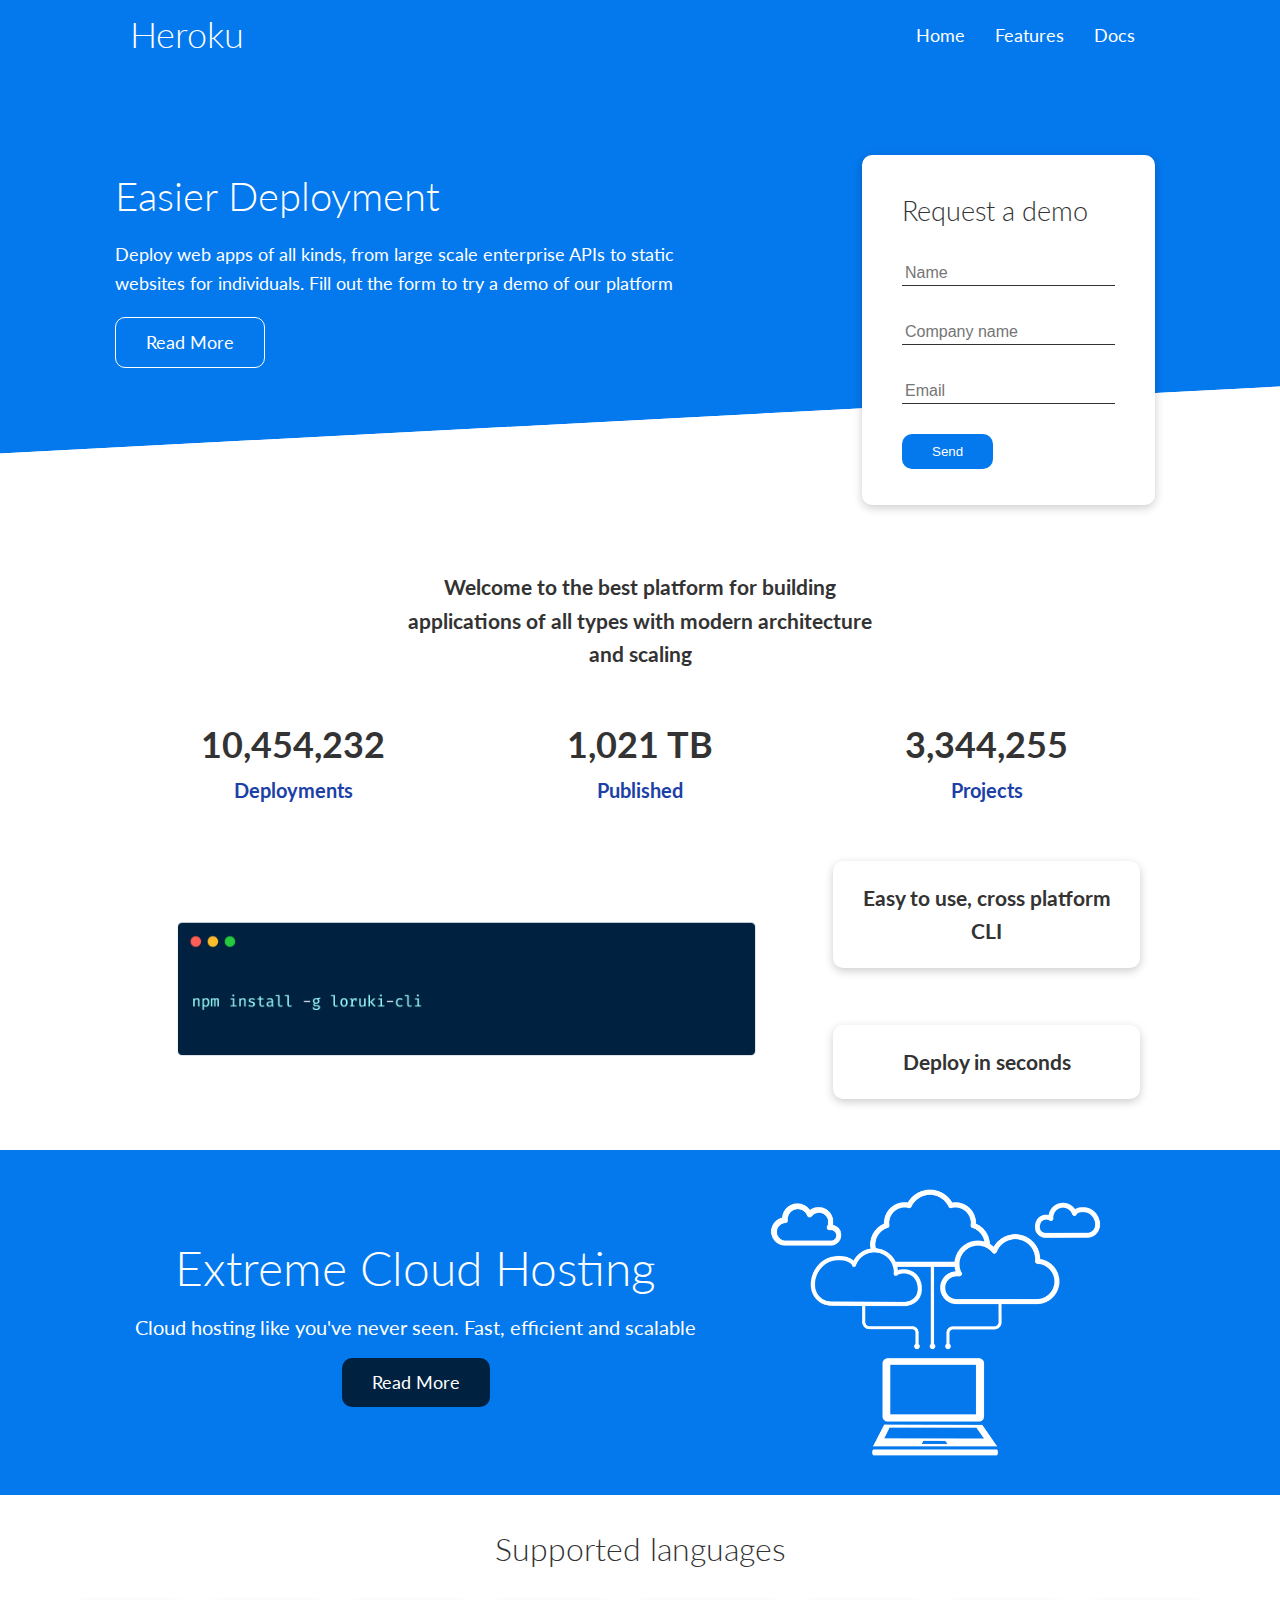
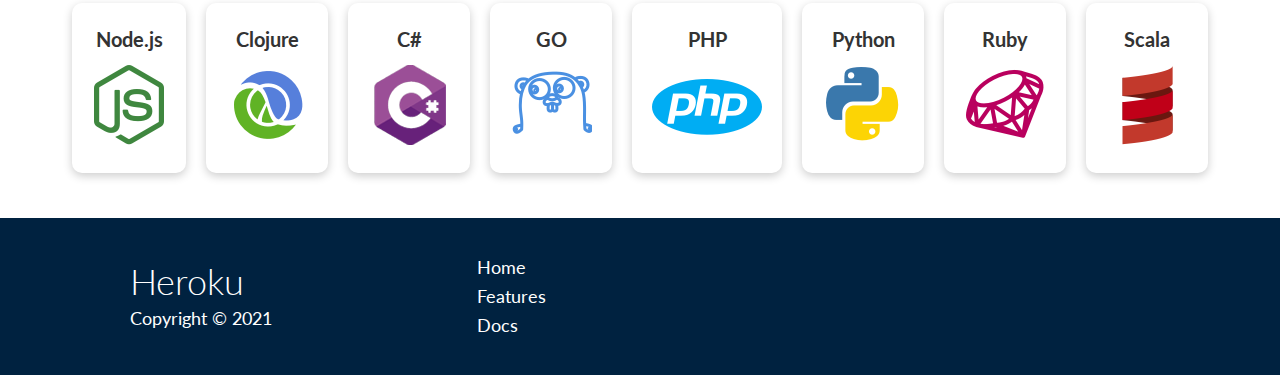
==== index.html @ 29413401 "first commit" ====
<!DOCTYPE html>
<html lang="en">
    <head>
        <meta charset="UTF-8" />
        <meta http-equiv="X-UA-Compatible" content="IE=edge" />
        <meta name="viewport" content="width=device-width, initial-scale=1.0" />
        <link
            rel="stylesheet"
            href="https://cdnjs.cloudflare.com/ajax/libs/font-awesome/5.15.3/css/all.min.css"
            integrity="sha512-iBBXm8fW90+nuLcSKlbmrPcLa0OT92xO1BIsZ+ywDWZCvqsWgccV3gFoRBv0z+8dLJgyAHIhR35VZc2oM/gI1w=="
            crossorigin="anonymous"
            referrerpolicy="no-referrer"
        />
        <link rel="stylesheet" href="/styles/utilities.css" />
        <link rel="stylesheet" href="/styles/style.css" />
        <title>Deploy your website</title>
    </head>
    <body>
        <!-- NAVBAR -->
        <div class="navbar">
            <div class="container flex">
                <h1 class="logo">Heroku</h1>
                <nav>
                    <ul>
                        <li><a href="index.html">Home</a></li>
                        <li><a href="features.html">Features</a></li>
                        <li><a href="docs.html">Docs</a></li>
                    </ul>
                </nav>
            </div>
        </div>

        <!-- SHOWCASE -->
        <section class="showcase">
            <div class="container grid">
                <div class="showcase-text">
                    <h1>Easier Deployment</h1>
                    <p>
                        Deploy web apps of all kinds, from large scale
                        enterprise APIs to static websites for individuals. Fill
                        out the form to try a demo of our platform
                    </p>
                    <a href="features.html" class="btn btn-outline"
                        >Read More</a
                    >
                </div>
                <div class="showcase-form card">
                    <h2>Request a demo</h2>
                    <form>
                        <div class="form-control">
                            <input
                                type="text"
                                name="name"
                                placeholder="Name"
                                required
                            />
                        </div>
                        <div class="form-control">
                            <input
                                type="text"
                                name="company"
                                placeholder="Company name"
                                required
                            />
                        </div>
                        <div class="form-control">
                            <input
                                type="email"
                                name="email"
                                placeholder="Email"
                                required
                            />
                        </div>
                        <input
                            type="submit"
                            value="Send"
                            class="btn btn-primary"
                        />
                    </form>
                </div>
            </div>
        </section>

        <!-- STATS SECTION -->

        <section class="stats">
            <div class="container">
                <h3 class="stats-heading text-center my-1">
                    Welcome to the best platform for building applications of
                    all types with modern architecture and scaling
                </h3>
                <div class="grid grid-3 text-center my-4">
                    <div>
                        <i class="fas fa-server fa-3x"></i>
                        <h3>10,454,232</h3>
                        <p class="text-secondary">Deployments</p>
                    </div>
                    <div>
                        <i class="fas fa-upload fa-3x"></i>
                        <h3>1,021 TB</h3>
                        <p class="text-secondary">Published</p>
                    </div>
                    <div>
                        <i class="fas fa-project-diagram fa-3x"></i>
                        <h3>3,344,255</h3>
                        <p class="text-secondary">Projects</p>
                    </div>
                </div>
            </div>
        </section>

        <section class="cli">
            <div class="container grid">
                <img src="images/cli.png" alt="cli" />
                <div class="card text-center">
                    <h3>Easy to use, cross platform CLI</h3>
                </div>
                <div class="card text-center">
                    <h3>Deploy in seconds</h3>
                </div>
            </div>
        </section>

        <section class="cloud bg-primary my-2 py-2">
            <div class="container grid">
                <div class="text-center">
                    <h2 class="lg">Extreme Cloud Hosting</h2>
                    <p class="lead my-1">
                        Cloud hosting like you've never seen. Fast, efficient
                        and scalable
                    </p>
                    <a href="#" class="btn btn-dark">Read More</a>
                </div>
                <img src="images/cloud.png" alt="" />
            </div>
        </section>

        <section class="languages my-3">
            <h2 class="md text-center my-2">Supported languages</h2>
            <div class="container flex">
                <div class="card text-center">
                    <h4>Node.js</h4>
                    <img src="images/logos/node.png" alt="node.js" />
                </div>
                <div class="card text-center">
                    <h4>Clojure</h4>
                    <img src="images/logos/clojure.png" alt="node.js" />
                </div>
                <div class="card text-center">
                    <h4>C#</h4>
                    <img src="images/logos/csharp.png" alt="node.js" />
                </div>
                <div class="card text-center">
                    <h4>GO</h4>
                    <img src="images/logos/go.png" alt="node.js" />
                </div>
                <div class="card text-center">
                    <h4>PHP</h4>
                    <img src="images/logos/php.png" alt="node.js" />
                </div>
                <div class="card text-center">
                    <h4>Python</h4>
                    <img src="images/logos/python.png" alt="node.js" />
                </div>
                <div class="card text-center">
                    <h4>Ruby</h4>
                    <img src="images/logos/ruby.png" alt="node.js" />
                </div>
                <div class="card text-center">
                    <h4>Scala</h4>
                    <img src="images/logos/scala.png" alt="node.js" />
                </div>
            </div>
        </section>

        <!-- FOOTER -->

        <footer class="footer bg-dark py-3">
            <div class="container grid grid-3">
                <div>
                    <h1>Heroku</h1>
                    <p>Copyright &copy; 2021</p>
                </div>
                <nav>
                    <ul>
                        <li><a href="index.html">Home</a></li>
                        <li><a href="features.html">Features</a></li>
                        <li><a href="docs.html">Docs</a></li>
                    </ul>
                </nav>
                <div class="social">
                    <a href="#"> <i class="fab fa-twitter fa-2x"></i> </a>
                    <a href="#"> <i class="fab fa-facebook fa-2x"></i> </a>
                    <a href="#"> <i class="fab fa-instagram fa-2x"></i> </a>
                    <a href="#"> <i class="fab fa-github fa-2x"></i> </a>
                </div>
            </div>
        </footer>
    </body>
</html>
---- styles/utilities.css ----
/* UTILITY REUSABLE STYLES */
.container {
    max-width: 1100px;
    margin: 0 auto;
    padding: 0 4rem;
}

.flex {
    display: flex;
    justify-content: center;
    align-items: center;
    height: 100%;
}

.grid {
    display: grid;
    gap: 2rem;
    grid-template-columns: 1fr 1fr;
    align-items: center;
    justify-content: center;
    height: 100%;
}

.grid-3 {
    grid-template-columns: repeat(3, 1fr);
}

.btn {
    display: inline-block;
    border-radius: 10px;
    background-color: var(--main-bg-color);
    color: #fff;
    padding: 1rem 3rem;
    border: none;
    cursor: pointer;
    transition: all 300ms;
}

.btn:hover {
    /* background-color: var(--transparent-bg-color); */
    transform: scale(1.1);
}

.btn-outline {
    display: inline-block;
    background-color: transparent;
    border: 1px solid #fff;
    transition: all 300ms;
}

.btn-outline:hover {
    background-color: #fff;
    color: #333;
}

.card {
    color: #333;
    /* border: 1px solid; */
    border-radius: 10px;
    box-shadow: 0 3px 10px rgba(0, 0, 0, 0.2);
    padding: 2rem;
    margin: 1rem;
    background-color: #fff;
}

.text-center {
    text-align: center;
}

/* Text colors */
.text-primary {
    color: var(--primary-color);
}

.text-secondary {
    color: var(--secondary-color);
}

.text-dark {
    color: var(--dark-color);
}

.text-light {
    color: var(--light-color);
}

/* ALERTS */
.alert {
    background-color: var(--light-color);
    padding: 1rem 2rem;
    margin: 1.5rem 0;
    border-radius: 1rem;
    font-weight: bold;
}

.alert i {
    margin-right: 1rem;
}

.alert-success {
    background-color: var(--success-color);
    color: #fff;
}

.alert-error {
    background-color: var(--error-color);
    color: #fff;
}

/* MARGINS */
.my-1 {
    margin: 1.5rem 0;
}
.my-2 {
    margin: 2.5rem 0;
}
.my-3 {
    margin: 3.5rem 0;
}
.my-4 {
    margin: 4.5rem 0;
}
.my-5 {
    margin: 6.5rem 0;
}

.m-1 {
    margin: 1.5rem;
}
.m-2 {
    margin: 2.5rem;
}
.m-3 {
    margin: 3.5rem;
}
.m-4 {
    margin: 4.5rem;
}
.m-5 {
    margin: 6.5rem;
}

/* PADDINGS */
.py-1 {
    padding: 1.5rem 0;
}
.py-2 {
    padding: 2.5rem 0;
}
.py-3 {
    padding: 3.5rem 0;
}
.py-4 {
    padding: 4.5rem 0;
}
.py-5 {
    padding: 6.5rem 0;
}

.p-1 {
    padding: 1.5rem;
}
.p-2 {
    padding: 2.5rem;
}
.p-3 {
    padding: 3.5rem;
}
.p-4 {
    padding: 4.5rem;
}
.p-5 {
    padding: 6.5rem;
}

.bg-primary,
.btn-primary {
    background-color: var(--primary-color);
    color: #fff;
}

.bg-secondary,
.btn-secondary {
    background-color: var(--secondary-color);
    color: #fff;
}

.bg-dark,
.btn-dark {
    background-color: var(--dark-color);
    color: #fff;
}

.bg-light,
.btn-light {
    background-color: var(--light-color);
    color: #333;
}

.bg-primary a,
.btn-primary a,
.bg-secondary a,
.btn-secondary a,
.bg-dark a,
.btn-dark a {
    color: #fff;
}

.lead {
    font-size: 2rem;
}

.sm {
    font-size: 1.6rem;
}

.md {
    font-size: 3.2rem;
}

.lg {
    font-size: 4.8rem;
}

.xl {
    font-size: 6.4rem;
}
---- styles/style.css ----
@import url('https://fonts.googleapis.com/css2?family=Lato:wght@300&display=swap');

:root {
    --primary-color: #0478ed;
    --secondary-color: #1c3fa8;
    --dark-color: #002240;
    --light-color: #f4f4f4;
    --transparent-bg-color: #0478edc2;
    --success-color: #5cb85c;
    --error-color: #d9534f;
}

* {
    box-sizing: border-box;
    padding: 0;
    margin: 0;
}

html {
    font-size: 62.5%;
}

body {
    font-family: 'Lato', sans-serif;
    font-size: 1.8rem;
    color: #333;
    line-height: 1.6;
}

ul {
    list-style-type: none;
}

a {
    text-decoration: none;
    color: #333;
}

h1,
h2 {
    font-weight: 300;
    line-height: 1.2;
    margin: 1rem, 0;
}

p {
    margin: 1rem, 0;
}

img {
    width: 100%;
}

code,
pre {
    background-color: #333;
    color: #fff;
    padding: 1rem;
}

/* NAVBAR STYLES */

.navbar {
    background-color: var(--primary-color);
    color: #fff;
    height: 7rem;
}

.navbar ul {
    display: flex;
}

.navbar a {
    color: #fff;
    padding: 1rem;
    margin: 0 0.5rem;
    transition: all 150ms;
}

.navbar a:hover {
    border-bottom: 3px solid #fff;
}

.navbar .flex {
    justify-content: space-between;
}

/* SHOWCASE */

.showcase {
    background-color: var(--primary-color);
    height: 40rem;
    color: #fff;
    position: relative;
}

.showcase h1 {
    font-size: 4rem;
}

.showcase p {
    margin: 2rem 0;
}

.showcase .grid {
    grid-template-columns: 55% 45%;
    gap: 3rem;
}

.showcase-text {
    animation: slideInFromLeft 1s ease-in;
}

.showcase-form {
    position: relative;
    top: 6rem;
    height: 35rem;
    max-width: 40rem;
    border: none;
    padding: 4rem;
    justify-self: flex-end;
    z-index: 100;
    animation: slideInFromRight 1s ease-in;
}

.showcase-form .form-control {
    margin: 3rem 0;
}

.showcase-form input[type='text'],
.showcase-form input[type='email'] {
    border: 0;
    border-bottom: 1px solid #333;
    width: 100%;
    font-size: 1.6rem;
    padding: 3px;
}

.showcase-form input:focus {
    outline: none;
}

.showcase::before,
.showcase::after {
    content: '';
    position: absolute;
    bottom: -5rem;
    right: 0;
    left: 0;
    height: 10rem;
    background-color: #fff;
    transform: skewY(-3deg);
}

/* STATS */

.stats {
    padding-top: 10rem;
    animation: slideInFromBottom 1s ease-in;
}

.stats-heading {
    max-width: 50rem;
    margin: auto;
}

.stats .grid h3 {
    font-size: 3.6rem;
}

.stats .grid p {
    font-size: 2rem;
    font-weight: bold;
}

/* CLI */

.cli .grid {
    grid-template-columns: repeat(3, 1fr);
    grid-template-rows: repeat(2, 1fr);
}

.cli .grid > *:first-child {
    grid-column: 1 / span 2;
    grid-row: 1 / span 2;
}

/* CLOUD */

.cloud .grid {
    grid-template-columns: 4fr 3fr;
}

/* LANGUAGES */

.languages .card {
    margin: 1.8rem, 1rem, 4rem;
    transition: all 300ms;
}

.languages .card:hover {
    transform: translateY(-1.5rem);
}

.languages .flex {
    flex-wrap: wrap;
}

.languages .card h4 {
    font-size: 2rem;
    margin-bottom: 1rem;
}

.languages .container {
    max-width: 150rem;
}

/* FOOTER */

.social a {
    padding: 1rem;
    margin: 1rem;
    transition: 300ms;
}

.footer a:hover {
    color: rgba(0, 0, 0, 0.95);
}

/* FEATURES */

/* .features h1 {
    font-size: 5.5rem;
} */

.features img {
    width: 20rem;
    justify-self: flex-end;
}

.features-subhead img {
    width: 30rem;
    justify-self: flex-end;
}

/* FEATURES MAIN */

.features-main .card i {
    margin-right: 2rem;
}

.features-main .grid {
    padding: 3rem;
}

.features-main .grid > *:first-child {
    grid-column: 1 / span 3;
}
.features-main .grid > *:nth-child(2) {
    grid-column: 1 / span 2;
}

/* DOCUMENTATION PAGE */

.docs-header img {
    width: 20rem;
    justify-self: flex-end;
}

.docs-main .card h3 {
    margin: 2rem 0;
}

.docs-main .grid {
    grid-template-columns: 1fr 2fr;
    align-items: flex-start;
}

.docs-main nav li {
    font-size: 1.7rem;
    padding-bottom: 5px;
    margin-bottom: 5px;
    border-bottom: 1px solid #ccc;
}

.docs-main a:hover {
    font-weight: bold;
}

/* ANIMATIONS */
@keyframes slideInFromLeft {
    0% {
        transform: translateX(-100%);
    }
    100% {
        transform: translateX(0);
    }
}

@keyframes slideInFromRight {
    0% {
        transform: translateX(100%);
    }
    100% {
        transform: translateX(0);
    }
}

@keyframes slideInFromTop {
    0% {
        transform: translateY(-100%);
    }
    100% {
        transform: translateX(0);
    }
}

@keyframes slideInFromBottom {
    0% {
        transform: translateY(100%);
    }
    100% {
        transform: translateY(0);
    }
}

/*------------- MEDIA QUERIES -----------*/

/* TABLET AND UNDER */
@media (max-width: 768px) {
    .grid,
    .showcase .grid,
    .stats .grid,
    .cli .grid,
    .cloud .grid {
        grid-template-columns: 1fr;
        grid-template-rows: 1fr;
    }

    .features .grid,
    .features-main .grid,
    .features-subhead .grid,
    .docs-header .grid,
    .docs-main .grid {
        display: block;
    }

    .features,
    .features-main,
    .features-subhead,
    .docs-header,
    .docs-main {
        text-align: center;
    }

    .features-main .flex {
        justify-content: start;
    }

    .showcase {
        height: auto;
    }

    .showcase-text {
        text-align: center;
        margin-top: 1rem;
    }

    .showcase-form {
        justify-self: center;
        margin: auto;
    }

    .cli .grid {
        display: inline-block;
    }

    .footer .grid {
        display: flex;
        justify-content: space-between;
    }
}

/* MOBILE */
@media (max-width: 500px) {
    .navbar {
        height: 11rem;
    }
    .navbar .flex {
        flex-direction: column;
    }

    .navbar ul {
        padding: 1rem;
        background-color: rgba(0, 0, 0, 0.2);
    }

    .showcase-form {
        width: 30rem;
    }

    .docs-header h1 {
        font-size: 5rem;
    }

    .docs-main pre {
        overflow: hidden;
        /* padding: 0; */
        font-size: 1.4rem;
    }

    .footer .grid {
        display: flex;
        flex-direction: column;
    }

    .footer .social a {
        margin: auto;
    }
    .footer ul {
        display: flex;
    }

    .footer ul a {
        padding: 0 1rem;
    }
}
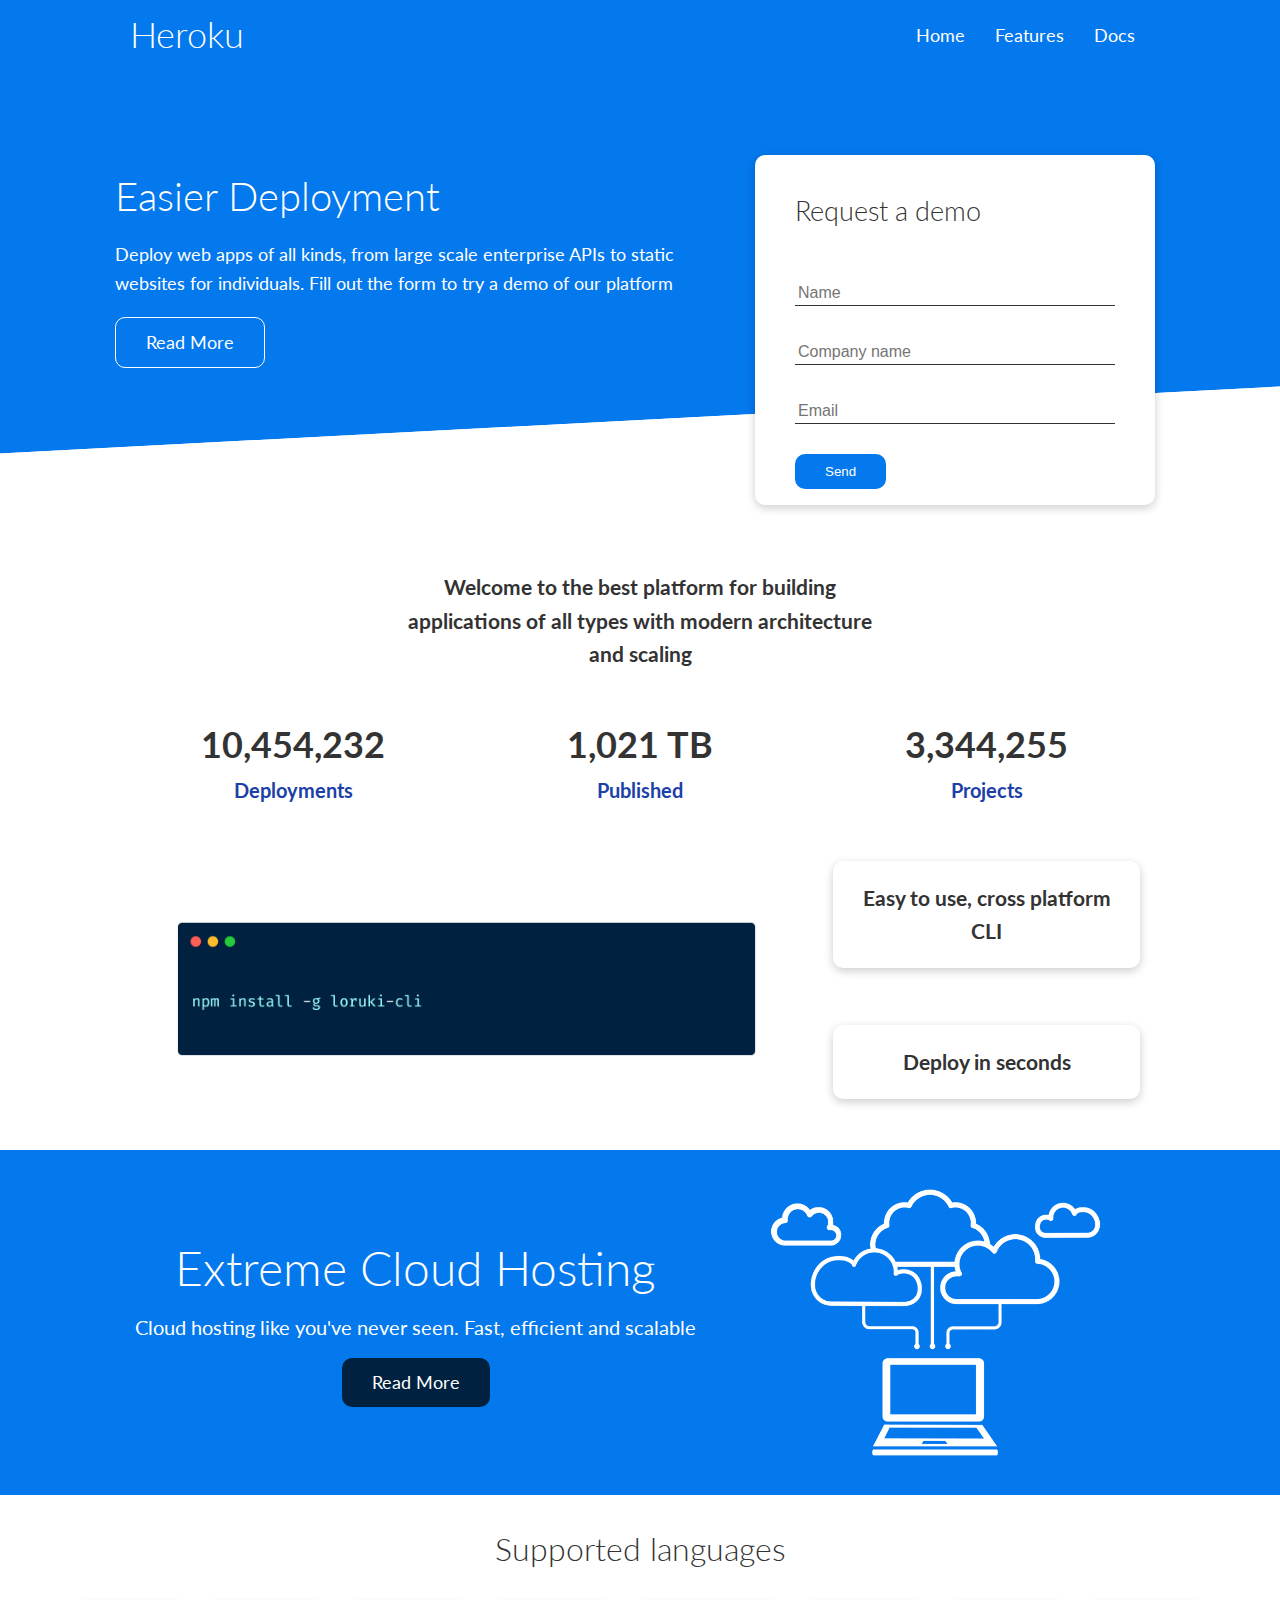
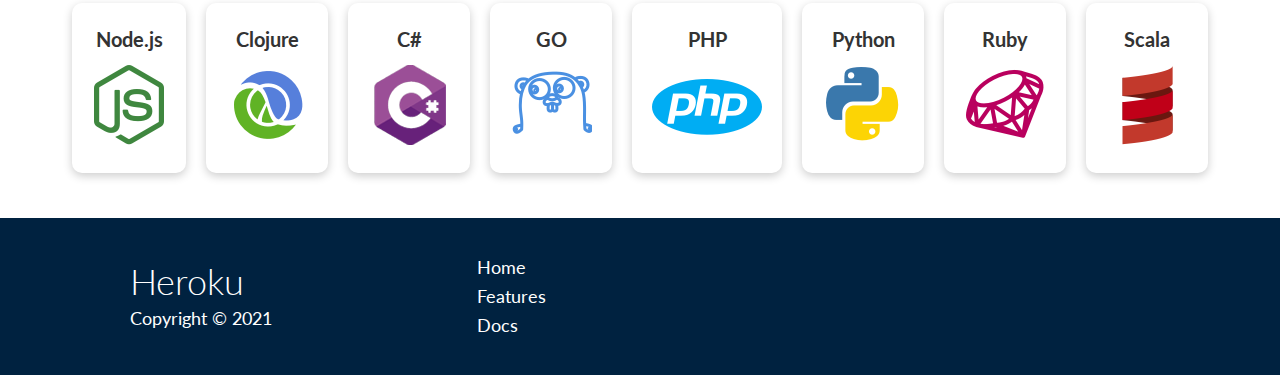
==== commit c041e209: "added netlify for forms code" ====
--- a/index.html
+++ b/index.html
@@ -46,7 +46,19 @@
                 </div>
                 <div class="showcase-form card">
                     <h2>Request a demo</h2>
-                    <form>
+                    <form
+                        name="contact"
+                        method="POST"
+                        netlify-honeypot="bot-field"
+                        data-netlify="true"
+                    >
+                        <input type="hidden" name="form-name" value="contact" />
+                        <p class="hidden">
+                            <label
+                                >Don’t fill this out if you’re human:
+                                <input name="bot-field"
+                            /></label>
+                        </p>
                         <div class="form-control">
                             <input
                                 type="text"
--- a/styles/style.css
+++ b/styles/style.css
@@ -56,6 +56,11 @@
     background-color: #333;
     color: #fff;
     padding: 1rem;
+}
+
+.hidden {
+    visibility: hidden;
+    height: 0;
 }
 
 /* NAVBAR STYLES */
